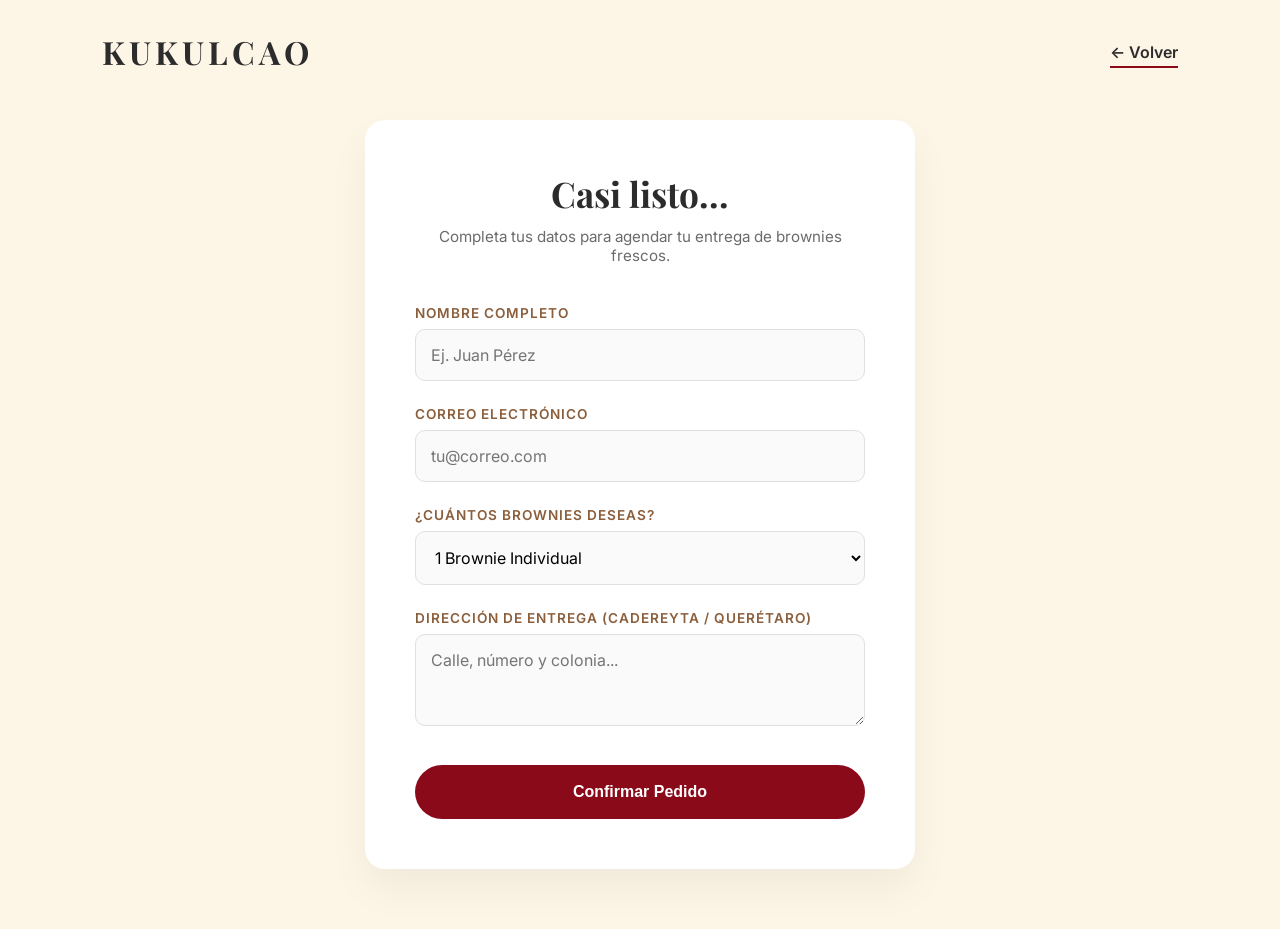
==== ordenar.html @ 88cfd92f "Add files via upload" ====
<!DOCTYPE html>
<html lang="es">
<head>
    <meta charset="UTF-8">
    <meta name="viewport" content="width=device-width, initial-scale=1.0">
    <title>Finalizar Pedido | Kukulcao</title>
    <link rel="stylesheet" href="style.css">
    <link href="https://fonts.googleapis.com/css2?family=Inter:wght@300;400;600&family=Playfair+Display:wght@700&display=swap" rel="stylesheet">
</head>
<body class="order-page-bg">

    <nav class="minimal-nav">
        <div class="logo"><a href="index.html" style="text-decoration: none; color: inherit;">KUKULCAO</a></div>
        <div class="nav-cta">
            <a href="index.html">← Volver</a>
        </div>
    </nav>

    <main class="order-full-screen">
        <div class="order-card">
            <div class="order-header-main">
                <h2>Casi listo...</h2>
                <p>Completa tus datos para agendar tu entrega de brownies frescos.</p>
            </div>

            <form class="order-form-standalone" id="orderForm">
                
                <div class="input-field">
                    <label>Nombre Completo</label>
                    <input type="text" id="nombre" placeholder="Ej. Juan Pérez" required>
                </div>
                
                <div class="input-field">
                    <label>Correo Electrónico</label>
                    <input type="email" placeholder="tu@correo.com" required>
                </div>

                <div class="input-field">
                    <label>¿Cuántos brownies deseas?</label>
                    <select id="cantidad" required>
                        <option value="1 Brownie">1 Brownie Individual</option>
                        <option value="Caja de 6">Caja de 6 (Ideal para compartir)</option>
                        <option value="Caja de 12">Caja de 12 (Fiesta saludable)</option>
                    </select>
                </div>

                <div class="input-field">
                    <label>Dirección de entrega (Cadereyta / Querétaro)</label>
                    <textarea id="direccion" placeholder="Calle, número y colonia..." rows="3" required></textarea>
                </div>

                <button type="submit" class="btn-confirm">Confirmar Pedido</button>
            </form>
        </div>
    </main>

    <script src="script.js"></script>
</body>
</html>
    </main>

    <script src="script.js"></script>
</body>
</html>
---- style.css ----
/* ==========================================================
   1. VARIABLES Y BASES
========================================================== */
:root {
    --bg-color: #eedeb8;
    --accent-color: #8b0a1a;
    --text-main: #2c2c2c;
    --text-light: #6B6B6B;
    --gold-brown: #8B5E3C;
}

* { margin: 0; padding: 0; box-sizing: border-box; }
body { 
    font-family: 'Inter', sans-serif; 
    background-color: var(--bg-color); 
    color: var(--text-main); 
    overflow-x: hidden; 
}

/* ==========================================================
   2. NAVEGACIÓN
========================================================== */
.minimal-nav { 
    display: flex; 
    justify-content: space-between; 
    align-items: center;
    padding: 30px 8%; 
    position: absolute; 
    width: 100%; 
    z-index: 100; 
}

.logo { 
    font-family: 'Playfair Display', serif; 
    font-weight: 700; 
    letter-spacing: 4px; 
    font-size: 2rem; 
    color: var(--text-main);
}

.nav-cta a { 
    text-decoration: none; 
    color: var(--text-main); 
    border-bottom: 2px solid var(--accent-color); 
    padding-bottom: 4px; 
    font-weight: 600;
}

/* ==========================================================
   3. HERO (BROWNIE IZQUIERDA)
========================================================== */
.hero-minimal {
    min-height: 100vh;
    display: flex;
    align-items: center;
    justify-content: space-between;
    padding: 0 10%;
    position: relative;
    max-width: 1400px;
    margin: 0 auto;
    gap: 60px;
}

.product-display {
    flex: 0.9;
    display: grid;
    place-items: center;
    position: relative;
    height: 600px;
}

.circle-bg {
    grid-area: 1 / 1;
    width: 380px;
    height: 380px;
    background: #EFEBE3;
    border-radius: 50%;
    z-index: 1;
}

.decorative-ring-img {
    grid-area: 1 / 1;
    width: 620px;
    height: auto;
    z-index: 2;
    pointer-events: none;
    transform: rotate(0deg); 
    animation: fadeOutScroll linear both;
    animation-timeline: scroll(block nearest);
    animation-range: start 0% end 40%; 
}

.hero-img {
    grid-area: 1 / 1;
    width: 290px;
    z-index: 3;
    filter: drop-shadow(0 40px 60px rgba(0,0,0,0.15));
    animation: floatOriginal 6s ease-in-out infinite;
    position: relative; 
    left: -7px;
}

.hero-text {
    flex: 1.1;
    z-index: 10;
}

.hero-text h1 {
    font-family: 'Playfair Display', serif;
    font-size: clamp(2.5rem, 5vw, 4rem);
    line-height: 1.1;
    margin-bottom: 20px;
}

.hero-text p {
    font-size: 1.1rem;
    color: var(--text-light);
    line-height: 1.6;
}

/* ==========================================================
   4. BENEFICIOS Y BOTONES
========================================================== */
.hero-benefits { 
    display: flex;
    gap: 20px; 
    margin-top: 30px; 
}
.benefit-item { text-align: center; flex: 1; }
.benefit-icon { width: 45px; height: 45px; object-fit: contain; margin-bottom: 10px; }
.benefit-item h4 { font-size: 0.85rem; text-transform: uppercase; color: var(--gold-brown); letter-spacing: 1px; }
.benefit-item p { font-size: 0.75rem; color: var(--text-light); }

.btn-pedir-ahora { 
    display: inline-block; 
    margin-top: 40px; 
    padding: 18px 50px; 
    background: var(--gold-brown); 
    color: white; 
    text-decoration: none; 
    border-radius: 50px; 
    font-weight: 700; 
    transition: 0.3s ease;
}
.btn-pedir-ahora:hover { transform: translateY(-3px); box-shadow: 0 10px 20px rgba(139, 94, 60, 0.3); }

/* ==========================================================
   5. SECCIONES DE INFORMACIÓN (CARDS)
========================================================== */
.philosophy {
    padding: 100px 5%;
    background-color: #FDF5E6;
    text-align: center;
}

.philosophy-section {
    padding: 100px 10%;
    background-color: var(--bg-color);
}

.info-container {
    max-width: 1200px;
    margin: 0 auto;
}

.main-title {
    font-family: 'Playfair Display', serif;
    font-size: 2.8rem;
    margin-bottom: 50px;
    color: var(--text-main);
    text-align: center;
}

.info-grid {
    display: grid;
    grid-template-columns: 1fr 1fr;
    gap: 40px;
}

.info-card {
    background: #fff;
    padding: 45px;
    border-radius: 20px;
    box-shadow: 0 15px 35px rgba(0,0,0,0.03);
    transition: transform 0.3s ease;
}

.info-card:hover { transform: translateY(-10px); }
.info-card h3 { font-family: 'Playfair Display', serif; font-size: 1.6rem; margin-bottom: 20px; }
.nutrition-card { border-top: 6px solid var(--accent-color); }
.ingredients-card { border-top: 6px solid var(--gold-brown); }

.ingredient-list { list-style: none; padding: 0; }
.ingredient-list li {
    margin-bottom: 15px;
    font-size: 0.95rem;
    color: var(--text-light);
    position: relative;
    padding-left: 20px;
}
.ingredient-list li::before {
    content: "•";
    color: var(--gold-brown);
    font-weight: bold;
    position: absolute;
    left: 0;
}

/* ==========================================================
   6. VISOR DE PRODUCTO (CARRUSEL SIN SALTOS)
========================================================== */
.product-viewer { 
    padding: 80px 5%; 
    text-align: center; 
}

.main-window { 
    width: 100%; 
    max-width: 800px; 
    height: 500px; /* Altura fija para evitar movimientos raros */
    margin: 0 auto; 
    background-color: #fff; 
    border-radius: 20px; 
    box-shadow: 0 10px 30px rgba(0,0,0,0.05);
    position: relative;
    overflow: hidden;
    display: flex;
    align-items: center;
    justify-content: center;
}

/* Contenedores del carrusel al 100% de la ventana */
.carousel, .carousel-inner, .carousel-item {
    width: 100%;
    height: 100%;
}

/* Ajuste de imagen estable */
.carousel-item img { 
    width: 100% !important;
    height: 100% !important;
    object-fit: contain; /* Ajusta la foto sin deformar ni saltar */
    padding: 40px;       /* Margen interno para que no pegue al borde */
    display: block;
}

/* Flechas laterales */
.carousel-control-prev-icon,
.carousel-control-next-icon {
    filter: invert(1) grayscale(100%) brightness(0.2);
    width: 40px;
    height: 40px;
}

/* SELECCIÓN DE FOTOS (BARRAS MODERNAS) */
.thumb-indicators {
    position: static;
    margin-top: 30px;
    display: flex;
    justify-content: center;
    gap: 12px;
}

.thumb-indicators li {
    width: 40px;
    height: 6px;
    border-radius: 10px;
    background-color: var(--gold-brown) !important;
    opacity: 0.2;
    transition: all 0.3s ease;
    border: none;
}

.thumb-indicators li.active {
    opacity: 1;
    width: 70px; /* Se estira la barra seleccionada */
    background-color: var(--accent-color) !important;
}

/* ==========================================================
   7. FORMULARIO DE PEDIDO (ORDENAR.HTML)
========================================================== */
.order-page-bg { background-color: #FDF5E6; min-height: 100vh; }
.order-full-screen { display: flex; justify-content: center; align-items: center; padding: 120px 5% 60px; }
.order-card { background: #fff; padding: 50px; border-radius: 20px; box-shadow: 0 20px 40px rgba(0,0,0,0.05); max-width: 550px; width: 100%; text-align: center; }
.order-header-main h2 { font-family: 'Playfair Display', serif; font-size: 2.2rem; color: var(--text-main); margin-bottom: 10px; }
.order-header-main p { color: var(--text-light); margin-bottom: 40px; font-size: 0.95rem; }
.order-form-standalone { text-align: left; }
.input-field { margin-bottom: 25px; }
.input-field label { display: block; font-size: 0.85rem; font-weight: 600; color: var(--gold-brown); margin-bottom: 8px; text-transform: uppercase; letter-spacing: 1px; }
.input-field input, .input-field select, .input-field textarea { width: 100%; padding: 15px; border: 1px solid #E0E0E0; border-radius: 10px; font-family: 'Inter', sans-serif; font-size: 1rem; background-color: #FAFAFA; transition: all 0.3s ease; }
.input-field input:focus, .input-field select:focus, .input-field textarea:focus { outline: none; border-color: var(--accent-color); background-color: #fff; box-shadow: 0 0 0 4px rgba(139, 10, 26, 0.05); }
.btn-confirm { width: 100%; padding: 18px; background-color: var(--accent-color); color: #fff; border: none; border-radius: 50px; font-weight: 700; font-size: 1rem; cursor: pointer; transition: transform 0.3s ease, box-shadow 0.3s ease; margin-top: 10px; }
.btn-confirm:hover { transform: translateY(-3px); box-shadow: 0 10px 20px rgba(139, 10, 26, 0.2); background-color: #700814; }

/* ==========================================================
   8. FOOTER Y RESPONSIVE
========================================================== */
.minimal-footer { padding: 40px; text-align: center; font-size: 0.9rem; color: var(--text-light); }

@media (max-width: 768px) {
    .hero-minimal { flex-direction: column; padding: 120px 5% 60px 5%; gap: 20px; text-align: center; min-height: auto; }
    .product-display { order: -1; height: 350px; }
    .decorative-ring-img { width: 380px; opacity: 0.5; }
    .hero-img { width: 175px; left: -5px;}
    .hero-text h1 { font-size: 2.1rem; }
    .info-grid { grid-template-columns: 1fr; }
    .main-window { height: 350px; }
    .thumb-indicators li { width: 30px; }
    .thumb-indicators li.active { width: 50px; }
}

/* ==========================================================
   9. KEYFRAMES
========================================================== */
@keyframes floatOriginal {
    0%, 100% { transform: translateY(0); }
    50% { transform: translateY(-20px); }
}

@keyframes fadeOutScroll {
    from { opacity: 0.6; transform: rotate(0deg) scale(1); }
    to { opacity: 0.1; transform: rotate(0deg) scale(0.95); }
}
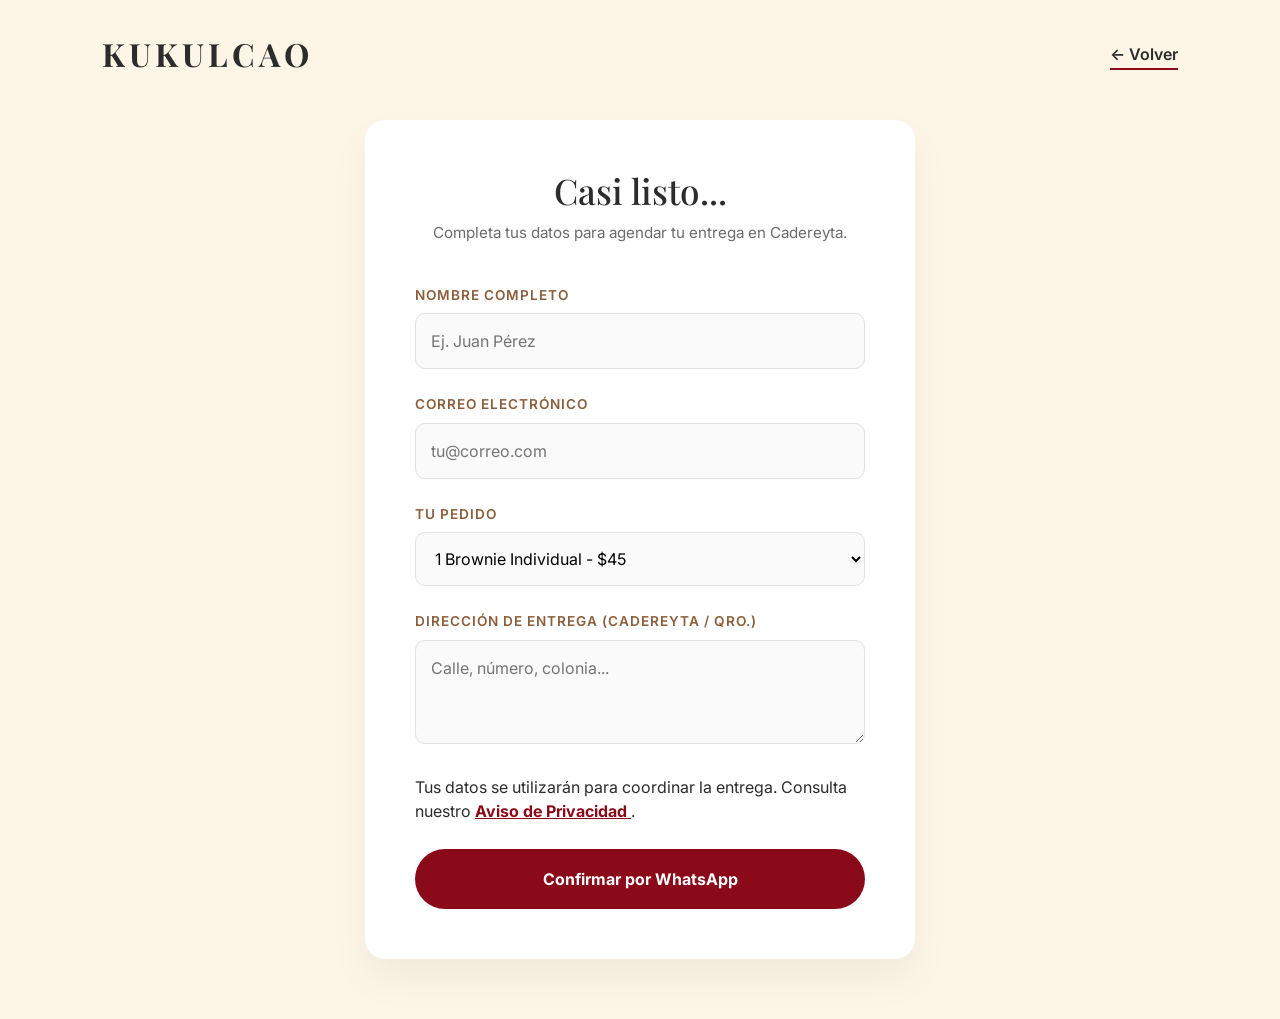
==== commit 241aab34: "Update ordenar.html" ====
--- a/ordenar.html
+++ b/ordenar.html
@@ -4,6 +4,7 @@
     <meta charset="UTF-8">
     <meta name="viewport" content="width=device-width, initial-scale=1.0">
     <title>Finalizar Pedido | Kukulcao</title>
+    <link rel="stylesheet" href="https://cdn.jsdelivr.net/npm/bootstrap@4.6.2/dist/css/bootstrap.min.css">
     <link rel="stylesheet" href="style.css">
     <link href="https://fonts.googleapis.com/css2?family=Inter:wght@300;400;600&family=Playfair+Display:wght@700&display=swap" rel="stylesheet">
 </head>
@@ -20,7 +21,7 @@
         <div class="order-card">
             <div class="order-header-main">
                 <h2>Casi listo...</h2>
-                <p>Completa tus datos para agendar tu entrega de brownies frescos.</p>
+                <p>Completa tus datos para agendar tu entrega en Cadereyta.</p>
             </div>
 
             <form class="order-form-standalone" id="orderForm">
@@ -36,29 +37,55 @@
                 </div>
 
                 <div class="input-field">
-                    <label>¿Cuántos brownies deseas?</label>
+                    <label>Tu pedido</label>
                     <select id="cantidad" required>
-                        <option value="1 Brownie">1 Brownie Individual</option>
-                        <option value="Caja de 6">Caja de 6 (Ideal para compartir)</option>
-                        <option value="Caja de 12">Caja de 12 (Fiesta saludable)</option>
+                        <option value="1 Brownie ($45)">1 Brownie Individual - $45</option>
+                        <option value="Caja de 6 ($240)">Caja de 6 piezas - $240</option>
+                        <option value="Caja de 12 ($450)">Caja de 12 piezas - $450</option>
                     </select>
                 </div>
 
                 <div class="input-field">
-                    <label>Dirección de entrega (Cadereyta / Querétaro)</label>
-                    <textarea id="direccion" placeholder="Calle, número y colonia..." rows="3" required></textarea>
+                    <label>Dirección de entrega (Cadereyta / Qro.)</label>
+                    <textarea id="direccion" placeholder="Calle, número, colonia..." rows="3" required></textarea>
                 </div>
 
-                <button type="submit" class="btn-confirm">Confirmar Pedido</button>
+                <div class="legal-disclosure">
+                    <p>Tus datos se utilizarán para coordinar la entrega. Consulta nuestro 
+                        <a href="#" data-toggle="modal" data-target="#modalPrivacidad" style="color: var(--accent-color); font-weight: bold; text-decoration: underline;">
+                            Aviso de Privacidad
+                        </a>.
+                    </p>
+                </div>
+
+                <button type="submit" class="btn-confirm">Confirmar por WhatsApp</button>
             </form>
         </div>
     </main>
 
+    <div class="modal fade" id="modalPrivacidad" tabindex="-1" aria-hidden="true">
+        <div class="modal-dialog modal-dialog-centered">
+            <div class="modal-content" style="border-radius: 20px; border: none; padding: 20px;">
+                <div class="modal-header" style="border-bottom: none;">
+                    <h5 class="modal-title" style="font-family: 'Playfair Display', serif; font-weight: 700; color: var(--accent-color);">Aviso de Privacidad</h5>
+                    <button type="button" class="close" data-dismiss="modal" aria-label="Close">
+                        <span aria-hidden="true">&times;</span>
+                    </button>
+                </div>
+                <div class="modal-body" style="font-size: 0.9rem; color: var(--text-main); line-height: 1.6;">
+                    <p><strong>Kukulcao</strong> es responsable del cuidado de tu información.</p>
+                    <p>Los datos solicitados se usan exclusivamente para la logística de entrega de tus brownies en Cadereyta. No compartimos tu información con terceros ni la usamos para spam.</p>
+                    <p>Al contactarnos por WhatsApp, aceptas que usemos estos datos para dar seguimiento a tu compra.</p>
+                </div>
+                <div class="modal-footer" style="border-top: none;">
+                    <button type="button" class="btn-confirm" data-dismiss="modal" style="padding: 10px 30px; font-size: 0.9rem; width: auto;">Entendido</button>
+                </div>
+            </div>
+        </div>
+    </div>
+
+    <script src="https://cdn.jsdelivr.net/npm/jquery@3.5.1/dist/jquery.slim.min.js"></script>
+    <script src="https://cdn.jsdelivr.net/npm/bootstrap@4.6.2/dist/js/bootstrap.bundle.min.js"></script>
     <script src="script.js"></script>
 </body>
 </html>
-    </main>
-
-    <script src="script.js"></script>
-</body>
-</html>
--- a/style.css
+++ b/style.css
@@ -2,7 +2,7 @@
    1. VARIABLES Y BASES
 ========================================================== */
 :root {
-    --bg-color: #eedeb8;
+    --bg-color: #f2e3bb;
     --accent-color: #8b0a1a;
     --text-main: #2c2c2c;
     --text-light: #6B6B6B;
@@ -69,14 +69,6 @@
     height: 600px;
 }
 
-.circle-bg {
-    grid-area: 1 / 1;
-    width: 380px;
-    height: 380px;
-    background: #EFEBE3;
-    border-radius: 50%;
-    z-index: 1;
-}
 
 .decorative-ring-img {
     grid-area: 1 / 1;
@@ -84,10 +76,15 @@
     height: auto;
     z-index: 2;
     pointer-events: none;
-    transform: rotate(0deg); 
-    animation: fadeOutScroll linear both;
-    animation-timeline: scroll(block nearest);
-    animation-range: start 0% end 40%; 
+    
+    /* 1. SUBIR LA IMAGEN: Ajusta este valor si la quieres más arriba o abajo */
+    margin-top: -10px; 
+    
+    /* 2. QUITAR OPACIDAD: La dejamos al 100% */
+    opacity: 1 !important; 
+    
+    /* Mantenemos solo la rotación si la deseas, o puedes quitar la animación si prefieres que esté quieta */
+    transform: rotate(0deg);
 }
 
 .hero-img {
@@ -321,4 +318,4 @@
 @keyframes fadeOutScroll {
     from { opacity: 0.6; transform: rotate(0deg) scale(1); }
     to { opacity: 0.1; transform: rotate(0deg) scale(0.95); }
-}+}
